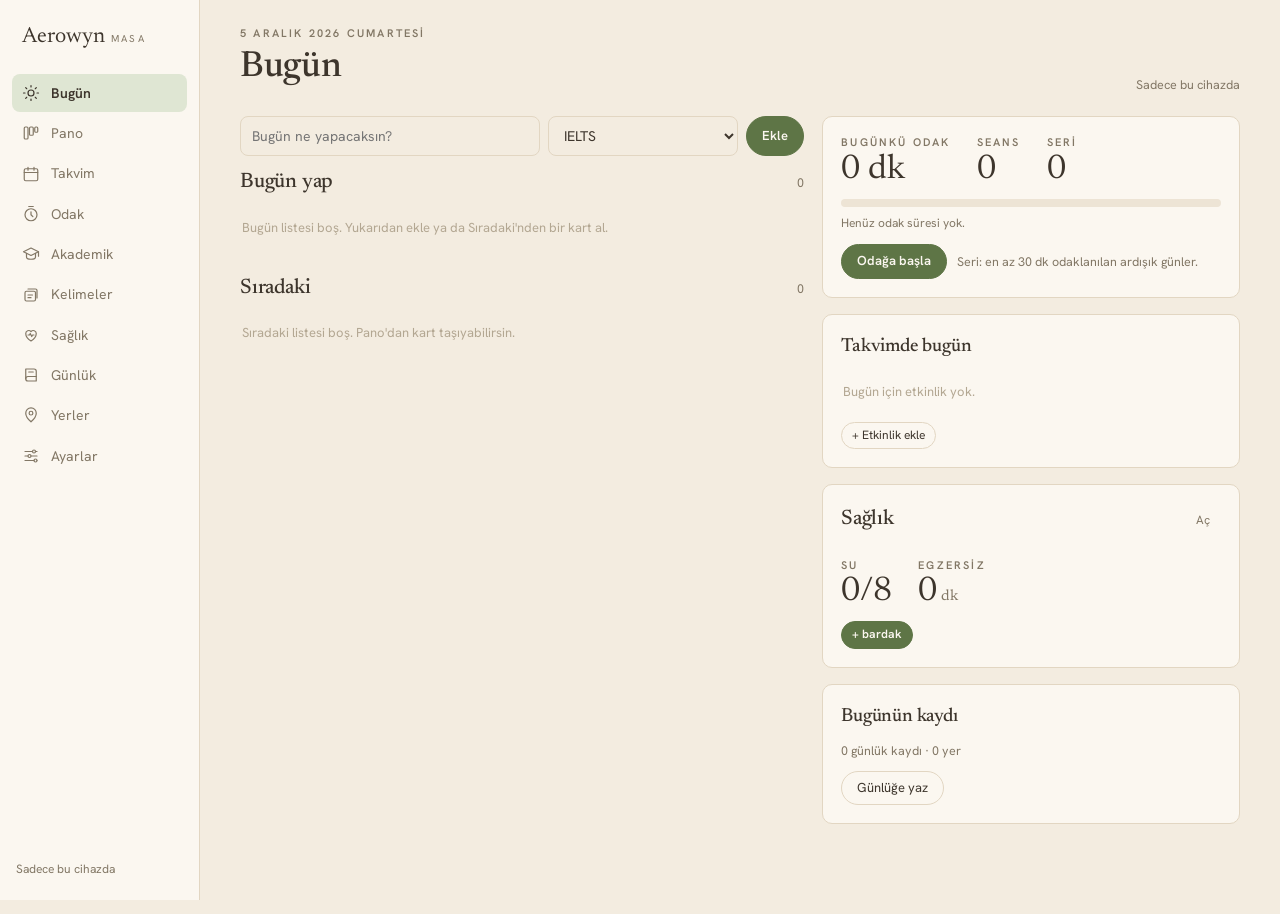
==== index.html @ 410a96f6 "Aerowyn Masasi ilk surum" ====
<!doctype html>
<html lang="tr">
<head>
<meta charset="utf-8">
<meta name="viewport" content="width=device-width,initial-scale=1,viewport-fit=cover">
<title>Aerowyn Masası</title>
<meta name="description" content="Nisa'nın çalışma masası: bugün listesi, pano, takvim, pomodoro, akademik çalışma, kelimeler, sağlık, günlük ve yerler.">
<meta name="theme-color" content="#F3ECE0" media="(prefers-color-scheme: light)">
<meta name="theme-color" content="#16130F" media="(prefers-color-scheme: dark)">
<meta name="apple-mobile-web-app-capable" content="yes">
<meta name="apple-mobile-web-app-title" content="Aerowyn">
<link rel="manifest" href="manifest.json">
<link rel="icon" href="icons/icon-192.png">
<link rel="apple-touch-icon" href="icons/apple-touch-icon.png">
<link rel="preconnect" href="https://fonts.googleapis.com">
<link rel="preconnect" href="https://fonts.gstatic.com" crossorigin>
<link rel="stylesheet" href="https://fonts.googleapis.com/css2?family=Newsreader:opsz,wght@6..72,300;6..72,400;6..72,500&family=Hanken+Grotesk:wght@400;500;600;700&display=swap">
<link rel="stylesheet" href="css/style.css">
<style>:root{padding-top:env(safe-area-inset-top,0px)}html,body{margin:0}</style>
</head>
<body>
<div id="app"></div>
<script src="js/core.js"></script>
<script src="js/i18n.js"></script>
<script src="js/store.js"></script>
<script src="js/views.js"></script>
<script src="js/pomo.js"></script>
<script src="js/journal.js"></script>
<script src="js/academic.js"></script>
<script src="js/health.js"></script>
<script src="js/words.js"></script>
<script src="js/events.js"></script>
</body>
</html>
---- css/style.css ----
:root{
  --bg:#F3ECE0; --surface:#FBF7F0; --sunk:#EDE4D5; --ink:#3D352C; --soft:#827765; --faint:#B3A792;
  --rule:#E2D6C2; --accent:#5E7546; --accent-ink:#FBF7F0; --accent-soft:#DFE6D3;
  --warn:#B4533E; --ok:#4E7A3F; --shadow:0 12px 32px rgba(61,53,44,.12);
  --f-display:"Newsreader",Georgia,"Yu Mincho","Hiragino Mincho ProN",serif;
  --f-ui:"Hanken Grotesk",-apple-system,BlinkMacSystemFont,"Segoe UI","Yu Gothic UI","Hiragino Sans",sans-serif;
  --r:10px;
}
@media (prefers-color-scheme:dark){:root:not([data-theme="light"]){
  color-scheme:dark;--bg:#16130F;--surface:#1F1B16;--sunk:#12100D;--ink:#EEE5D5;--soft:#A0957F;--faint:#6E6556;
  --rule:#332C24;--accent:#A2BC82;--accent-ink:#16130F;--accent-soft:#2A3223;--warn:#E08A74;--ok:#9CC486;--shadow:0 12px 32px rgba(0,0,0,.45);
}}
:root[data-theme="dark"]{
  color-scheme:dark;--bg:#16130F;--surface:#1F1B16;--sunk:#12100D;--ink:#EEE5D5;--soft:#A0957F;--faint:#6E6556;
  --rule:#332C24;--accent:#A2BC82;--accent-ink:#16130F;--accent-soft:#2A3223;--warn:#E08A74;--ok:#9CC486;--shadow:0 12px 32px rgba(0,0,0,.45);
}
*{box-sizing:border-box}
[hidden]{display:none!important}
html,body{height:100%}
body{background:var(--bg);color:var(--ink);font-family:var(--f-ui);font-size:14.5px;line-height:1.45;-webkit-tap-highlight-color:transparent}
button,input,select,textarea{font:inherit;color:inherit}
button{cursor:pointer}
:focus-visible{outline:2px solid var(--accent);outline-offset:2px}
h1,h2,h3{font-family:var(--f-display);font-weight:500;margin:0;text-wrap:balance;letter-spacing:-.01em}
.num{font-variant-numeric:tabular-nums}

/* ---------- shell ---------- */
#shell{display:grid;grid-template-columns:200px 1fr;min-height:100%}
#rail{position:sticky;top:env(safe-area-inset-top,0px);height:100vh;display:flex;flex-direction:column;gap:2px;padding:22px 12px;border-right:1px solid var(--rule);background:var(--surface)}
#brand{font-family:var(--f-display);font-size:22px;padding:0 10px 18px;display:flex;align-items:baseline;gap:6px}
#brand small{font-family:var(--f-ui);font-size:10px;letter-spacing:.22em;text-transform:uppercase;color:var(--soft)}
.nav{display:flex;align-items:center;gap:11px;padding:9px 10px;border-radius:8px;border:0;background:none;color:var(--soft);text-align:left;font-size:14px}
.nav svg{width:18px;height:18px;flex:none;stroke:currentColor;fill:none;stroke-width:1.6;stroke-linecap:round;stroke-linejoin:round}
.nav:hover{color:var(--ink);background:var(--sunk)}
.nav[aria-current="page"]{color:var(--ink);background:var(--accent-soft);font-weight:600}
.nav .pip{margin-left:auto;font-size:11px;color:var(--accent);font-variant-numeric:tabular-nums}
#railFoot{margin-top:auto;display:flex;flex-direction:column;gap:6px;padding:0 4px}
#main{min-width:0;padding:26px clamp(16px,3.2vw,40px) 90px}
.viewhead{display:flex;align-items:flex-end;justify-content:space-between;gap:16px;flex-wrap:wrap;margin-bottom:22px}
.viewhead h1{font-size:clamp(26px,3.2vw,36px)}
.eyebrow{font-size:11px;letter-spacing:.2em;text-transform:uppercase;color:var(--soft);font-weight:600}
.sub{color:var(--soft)}
#syncNote{font-size:12px;color:var(--soft)}
#syncNote.bad{color:var(--warn)}

@media (max-width:820px){
  #shell{grid-template-columns:1fr}
  #rail{position:fixed;z-index:30;left:0;right:0;bottom:0;top:auto;height:auto;flex-direction:row;justify-content:space-around;padding:6px 4px calc(6px + env(safe-area-inset-bottom,0px));border-right:0;border-top:1px solid var(--rule)}
  #brand,#railFoot{display:none}
  .nav{flex-direction:column;gap:3px;font-size:10.5px;padding:6px 4px;flex:1;justify-content:center}
  .nav .pip{display:none}
  #main{padding-top:18px;padding-bottom:110px}
}

/* ---------- common controls ---------- */
.btn{border:1px solid var(--rule);background:var(--surface);border-radius:999px;padding:7px 15px;font-size:13px;color:var(--ink);display:inline-flex;align-items:center;gap:7px;white-space:nowrap}
.btn:hover{border-color:var(--soft)}
.btn.primary{background:var(--accent);border-color:var(--accent);color:var(--accent-ink);font-weight:600}
.btn.primary:hover{opacity:.9}
.btn.ghost{background:none;border-color:transparent;color:var(--soft)}
.btn.ghost:hover{color:var(--ink);border-color:var(--rule)}
.btn.sm{padding:4px 10px;font-size:12px}
.btn.danger{color:var(--warn)}
.seg{display:inline-flex;border:1px solid var(--rule);border-radius:999px;padding:2px;background:var(--surface)}
.seg button{border:0;background:none;border-radius:999px;padding:5px 13px;font-size:12.5px;color:var(--soft)}
.seg button[aria-pressed="true"]{background:var(--ink);color:var(--bg)}
.field{display:flex;flex-direction:column;gap:5px}
.field>span{font-size:11px;letter-spacing:.14em;text-transform:uppercase;color:var(--soft);font-weight:600}
.in{width:100%;border:1px solid var(--rule);background:var(--bg);border-radius:8px;padding:9px 11px;font-size:14px;outline:none}
.in:focus{border-color:var(--accent)}
textarea.in{min-height:84px;resize:vertical}
.row{display:flex;gap:10px;flex-wrap:wrap;align-items:center}
.grow{flex:1 1 180px;min-width:0}
.panel{background:var(--surface);border:1px solid var(--rule);border-radius:var(--r);padding:18px}
.panel h2{font-size:19px;margin-bottom:12px}
.empty{color:var(--faint);font-size:13px;padding:10px 2px}
.muted{color:var(--soft);font-size:12.5px}

/* category chips */
.chip{--c:var(--soft);display:inline-flex;align-items:center;gap:6px;border-radius:999px;padding:2px 9px;font-size:11.5px;font-weight:600;line-height:1.6;
  color:color-mix(in srgb,var(--c) 82%,var(--ink));background:color-mix(in srgb,var(--c) 14%,transparent);border:1px solid color-mix(in srgb,var(--c) 26%,transparent);white-space:nowrap}
.chip .d{width:7px;height:7px;border-radius:50%;background:var(--c)}
button.chip{cursor:pointer}
button.chip[aria-pressed="false"]{opacity:.45;background:none}
.chips{display:flex;flex-wrap:wrap;gap:6px}

/* ---------- task cards ---------- */
.card{--c:var(--soft);position:relative;background:var(--surface);border:1px solid var(--rule);border-radius:9px;padding:10px 12px 10px 14px;display:flex;flex-direction:column;gap:6px}
.card::before{content:"";position:absolute;left:0;top:9px;bottom:9px;width:3px;border-radius:0 3px 3px 0;background:var(--c)}
.card .t{font-weight:600;font-size:14px;overflow-wrap:anywhere}
.card .meta{display:flex;flex-wrap:wrap;gap:6px;align-items:center;font-size:12px;color:var(--soft)}
.card.done .t{text-decoration:line-through;color:var(--soft)}
.card .acts{display:flex;gap:4px;flex-wrap:wrap}
.card[draggable="true"]{cursor:grab}
.card.dragging{opacity:.4}
.check{width:18px;height:18px;border-radius:5px;border:1.5px solid var(--faint);background:none;flex:none;display:grid;place-items:center;padding:0}
.check.on{background:var(--accent);border-color:var(--accent)}
.check.on::after{content:"";width:9px;height:5px;border:2px solid var(--accent-ink);border-top:0;border-right:0;transform:rotate(-45deg) translate(1px,-1px)}
.late{color:var(--warn);font-weight:600}

/* ---------- today ---------- */
.today{display:grid;grid-template-columns:minmax(0,1.35fr) minmax(0,1fr);gap:18px;align-items:start}
@media (max-width:1000px){.today{grid-template-columns:1fr}}
.listhead{display:flex;align-items:baseline;justify-content:space-between;gap:10px;margin:2px 0 10px}
.listhead h2{font-size:21px}
.tlist{display:flex;flex-direction:column;gap:8px}
.tline{display:flex;align-items:flex-start;gap:10px}
.tline .card{flex:1}
.quick{display:flex;gap:8px;margin-bottom:12px;flex-wrap:wrap}
.quick .in:first-child{flex:1 1 220px}
.quick select.in{width:auto;flex:0 1 190px}
.stat{display:flex;flex-direction:column;gap:2px}
.stat b{font-family:var(--f-display);font-weight:400;font-size:34px;line-height:1}
.stats{display:flex;gap:26px;flex-wrap:wrap}
.catbar{display:flex;height:8px;border-radius:4px;overflow:hidden;background:var(--sunk);margin:12px 0 8px}
.catbar i{display:block;height:100%}
.legend{display:flex;flex-wrap:wrap;gap:6px 14px;font-size:12px;color:var(--soft)}
.legend span{display:inline-flex;align-items:center;gap:6px}
.legend .d{width:8px;height:8px;border-radius:50%}
.evline{display:flex;gap:10px;align-items:baseline;padding:7px 0;border-bottom:1px dashed var(--rule);font-size:13.5px}
.evline:last-child{border-bottom:0}
.evline .tm{font-variant-numeric:tabular-nums;color:var(--soft);min-width:44px;font-size:12.5px}
.deadline{display:flex;gap:10px;align-items:baseline;font-size:13px;padding:5px 0}
.deadline .dd{font-variant-numeric:tabular-nums;font-weight:700;min-width:62px}

/* ---------- board ---------- */
.board{display:grid;grid-template-columns:repeat(4,minmax(220px,1fr));gap:14px;overflow-x:auto;padding-bottom:6px}
.col{background:var(--sunk);border-radius:12px;padding:12px;display:flex;flex-direction:column;gap:9px;min-height:200px;border:1.5px dashed transparent}
.col.over{border-color:var(--accent)}
.colhead{display:flex;justify-content:space-between;align-items:baseline;padding:0 2px 4px}
.colhead h3{font-size:17px}
.colhead .n{font-size:12px;color:var(--soft);font-variant-numeric:tabular-nums}
.colhint{font-size:11.5px;color:var(--soft);margin-top:-6px;padding:0 2px}
.addcard{border:1px dashed var(--rule);background:none;border-radius:9px;padding:8px;color:var(--soft);font-size:13px;text-align:left}
.addcard:hover{color:var(--ink);border-color:var(--soft)}
.filters{display:flex;gap:10px;flex-wrap:wrap;align-items:center;margin-bottom:14px}

/* ---------- calendar ---------- */
.calbar{display:flex;align-items:center;gap:10px;flex-wrap:wrap;margin-bottom:14px}
.calbar h2{font-size:24px;min-width:170px}
.calwrap{overflow-x:auto}
.cal{display:grid;grid-template-columns:repeat(7,minmax(96px,1fr));gap:6px;min-width:700px}
.cal .dow{font-size:11px;letter-spacing:.16em;text-transform:uppercase;color:var(--soft);text-align:center;padding:4px 0;font-weight:600}
.day{background:var(--surface);border:1px solid var(--rule);border-radius:10px;min-height:108px;padding:6px 7px 7px;display:flex;flex-direction:column;gap:4px;position:relative;cursor:pointer;text-align:left}
.day:hover{border-color:var(--soft)}
.day.out{opacity:.45}
.day.is-today{border-color:var(--accent);box-shadow:inset 0 0 0 1px var(--accent)}
.day .dn{display:flex;justify-content:space-between;align-items:center;font-size:12.5px;color:var(--soft);font-variant-numeric:tabular-nums}
.day .dn b{font-weight:600;color:var(--ink)}
.day .add{opacity:0;border:0;background:var(--sunk);border-radius:6px;width:22px;height:22px;line-height:1;color:var(--soft);font-size:15px}
.day:hover .add,.day:focus-within .add{opacity:1}
@media (hover:none){.day .add{opacity:1}}
.ev{--c:var(--soft);font-size:11.5px;line-height:1.3;border-radius:6px;padding:3px 6px;color:color-mix(in srgb,var(--c) 80%,var(--ink));background:color-mix(in srgb,var(--c) 15%,transparent);display:flex;gap:5px;justify-content:space-between;overflow:hidden;border:0;text-align:left;width:100%}
.ev span:first-child{overflow:hidden;text-overflow:ellipsis;white-space:nowrap}
.ev .tm{opacity:.8;font-variant-numeric:tabular-nums;flex:none}
.ev.done span:first-child{text-decoration:line-through;opacity:.7}
.more{font-size:11px;color:var(--soft);padding-left:4px}
.day .rec{display:flex;flex-direction:column;gap:3px;font-size:11.5px;color:var(--ink)}
.day .rec .ft{font-family:var(--f-display);font-size:19px;line-height:1.05}
.day .rec .ic{display:flex;gap:6px;color:var(--soft);font-size:11px}
.week{display:grid;grid-template-columns:repeat(7,minmax(120px,1fr));gap:8px;min-width:840px}
.week .day{min-height:320px}

/* ---------- focus ---------- */
#focusView{position:relative}
.focus{display:flex;flex-direction:column;align-items:center;text-align:center;padding:4vh 0 2vh}
.fphase{display:flex;gap:12px;align-items:center;font-size:12px;letter-spacing:.34em;text-transform:uppercase;color:var(--accent);font-weight:700}
.fphase .dot{width:7px;height:7px;border-radius:50%;background:var(--accent);opacity:.35}
.fphase .dot.live{opacity:1;animation:pulse 2s ease-in-out infinite}
@keyframes pulse{50%{opacity:.25}}
.ftime{font-family:var(--f-display);font-weight:300;font-size:clamp(84px,19vw,260px);line-height:.95;letter-spacing:-.03em;font-variant-numeric:tabular-nums;cursor:pointer;user-select:none;margin-top:1vh}
.track{position:relative;width:min(640px,86%);height:62px;margin-top:10px}
.track .line,.track .fill{position:absolute;left:0;bottom:14px;height:3px;border-radius:2px}
.track .line{width:100%;background:var(--rule)}
.track .fill{width:0;background:var(--accent);transition:width .9s linear}
.fox{position:absolute;bottom:5px;left:0;width:88px;height:60px;background-image:url(../icons/fox.png);background-size:800% 100%;background-repeat:no-repeat;background-position:0 0;transition:left .9s linear}
.fox.running{animation:gallop 1s steps(8) infinite}
@keyframes gallop{to{background-position:-704px 0}}
.fwhat{display:flex;gap:8px;flex-wrap:wrap;justify-content:center;align-items:center;margin-top:14px;width:min(640px,100%)}
.fwhat .in{max-width:340px;text-align:center;font-family:var(--f-display);font-size:19px;background:transparent;border-color:transparent;border-bottom:1px dashed var(--rule);border-radius:0}
.fbar{display:flex;gap:8px;flex-wrap:wrap;justify-content:center;margin-top:22px}
.fsum{display:flex;flex-wrap:wrap;justify-content:center;gap:8px 22px;margin-top:22px;font-size:13px;color:var(--soft)}
.fsum b{font-family:var(--f-display);font-weight:400;font-size:17px;color:var(--ink);margin-right:6px}
.fset{margin:18px auto 0;max-width:560px}
body.brk{--accent:#B7746C;--accent-soft:#F0DDD8}
@media (prefers-color-scheme:dark){:root:not([data-theme="light"]) body.brk{--accent:#DDA098;--accent-soft:#33231F}}
:root[data-theme="dark"] body.brk{--accent:#DDA098;--accent-soft:#33231F}
body.zen #rail{display:none}
body.zen #shell{grid-template-columns:1fr}
body.zen .viewhead{display:none}
body.zen .focus{min-height:calc(100vh - 60px);justify-content:center}
@media (prefers-reduced-motion:reduce){.fox.running{animation:none}.fphase .dot.live{animation:none}.track .fill,.fox{transition:none}}

/* ---------- journal ---------- */
.jgrid{display:grid;grid-template-columns:minmax(0,1.5fr) minmax(0,1fr);gap:18px;align-items:start}
@media (max-width:1000px){.jgrid{grid-template-columns:1fr}}
.daynav{display:flex;gap:8px;align-items:center;flex-wrap:wrap}
.strip{position:relative;height:30px;background:var(--sunk);border-radius:6px;margin:12px 0 4px;overflow:hidden}
.strip i{position:absolute;top:4px;bottom:4px;border-radius:3px;min-width:2px}
.strip-ax{display:flex;justify-content:space-between;font-size:10.5px;color:var(--faint);font-variant-numeric:tabular-nums}
.entry{border-top:1px solid var(--rule);padding:14px 0;display:flex;flex-direction:column;gap:6px}
.entry:first-child{border-top:0;padding-top:4px}
.entry .eh{display:flex;gap:8px;align-items:center;flex-wrap:wrap;font-size:12px;color:var(--soft)}
.entry h3{font-size:18px}
.entry p{margin:0;white-space:pre-wrap;overflow-wrap:anywhere;max-width:68ch}
.star{border:0;background:none;padding:0 2px;font-size:17px;line-height:1;color:var(--faint)}
.star.on{color:#C99A2E}
.photos{display:flex;gap:8px;flex-wrap:wrap}
.photos img{width:120px;height:90px;object-fit:cover;border-radius:7px;border:1px solid var(--rule);background:var(--sunk)}
.typechip{font-size:10.5px;letter-spacing:.14em;text-transform:uppercase;font-weight:700;color:var(--soft)}
.form{display:flex;flex-direction:column;gap:12px}
.formgrid{display:grid;grid-template-columns:repeat(auto-fit,minmax(160px,1fr));gap:12px}

/* ---------- places ---------- */
.map{width:100%;height:auto;display:block;background:var(--sunk);border-radius:10px;border:1px solid var(--rule)}
.map .route{fill:none;stroke-width:4;stroke-linecap:round;stroke-linejoin:round}
.map .pin{stroke:var(--surface);stroke-width:2}
.map text{font-family:var(--f-ui);font-size:12px;fill:var(--ink);font-weight:700}
.map .scale{stroke:var(--soft);stroke-width:1.5}
.map .scalet{font-size:13px;fill:var(--soft);font-weight:500}
.tl{display:flex;flex-direction:column;margin-top:12px}
.tl .v,.tl .m{display:grid;grid-template-columns:86px 1fr;gap:10px;padding:8px 0;font-size:13.5px}
.tl .v{border-top:1px solid var(--rule)}
.tl .m{color:var(--soft);font-size:12.5px;padding:3px 0}
.tl .tm{font-variant-numeric:tabular-nums;color:var(--soft);font-size:12.5px}
.tl .nm{font-weight:600;display:flex;gap:8px;align-items:center;flex-wrap:wrap}
.tl .no{display:inline-grid;place-items:center;width:20px;height:20px;border-radius:50%;background:var(--ink);color:var(--bg);font-size:11px;font-weight:700}
.tl a{color:var(--accent);font-size:12px}
.namebox{display:flex;gap:6px;margin-top:4px}
.namebox .in{padding:5px 8px;font-size:13px}
.drop{border:1.5px dashed var(--rule);border-radius:12px;padding:22px;text-align:center;color:var(--soft);display:flex;flex-direction:column;gap:10px;align-items:center}
.drop.over{border-color:var(--accent);color:var(--ink)}
.steps{margin:0;padding-left:20px;color:var(--soft);font-size:13px;display:flex;flex-direction:column;gap:4px;text-align:left}
.dlist{display:flex;flex-direction:column}
.dlist button{display:flex;justify-content:space-between;gap:10px;border:0;border-top:1px solid var(--rule);background:none;padding:9px 2px;text-align:left;font-size:13.5px}
.dlist button:hover{color:var(--accent)}

/* ---------- modal ---------- */
#modal{position:fixed;inset:0;z-index:60;background:rgba(30,25,20,.38);backdrop-filter:blur(3px);display:grid;place-items:center;padding:16px}
#modal .box{background:var(--surface);border:1px solid var(--rule);border-radius:16px;box-shadow:var(--shadow);width:min(480px,100%);max-height:calc(100vh - 32px);overflow:auto;padding:22px}
#modal .mh{text-align:center;margin-bottom:16px}
#modal .mh .eyebrow{display:block;margin-bottom:4px}
#modal .mh h2{font-size:20px}
#modal .mf{display:flex;justify-content:space-between;gap:8px;margin-top:18px;flex-wrap:wrap}
#toast{position:fixed;left:50%;transform:translateX(-50%);bottom:calc(84px + env(safe-area-inset-bottom,0px));z-index:70;background:var(--ink);color:var(--bg);padding:9px 16px;border-radius:999px;font-size:13px;box-shadow:var(--shadow)}
#report{position:fixed;inset:0;z-index:65;background:rgba(20,16,12,.72);display:flex;flex-direction:column;align-items:center;justify-content:center;gap:14px;padding:16px}
#report img{max-height:72vh;max-width:100%;border-radius:10px;box-shadow:0 20px 50px rgba(0,0,0,.4)}
#report .row{justify-content:center}
.settings{display:grid;grid-template-columns:repeat(auto-fit,minmax(300px,1fr));gap:18px;align-items:start}
.catrow{display:flex;gap:8px;align-items:center;padding:5px 0}
.catrow input[type=color]{width:34px;height:30px;border:1px solid var(--rule);border-radius:6px;padding:2px;background:var(--bg)}

@media (max-width:700px){
  .cal{min-width:0;gap:3px;grid-template-columns:repeat(7,minmax(0,1fr))}
  .cal .dow{letter-spacing:.04em;font-size:10px}
  .cal .day{min-height:64px;padding:4px;border-radius:7px}
  .cal .day .add,.cal .more,.cal .rec .ic{display:none}
  .cal .ev{height:6px;padding:0;border-radius:3px;background:var(--c)}
  .cal .ev span{display:none}
  .cal .day .rec .ft{font-size:12px}
  .week{grid-template-columns:1fr;min-width:0}
  .week .dow{display:none}
  .week .day{min-height:0}
  .calbar h2{min-width:0;font-size:21px}
}

/* ---------- academic ---------- */
.achead{display:flex;justify-content:space-between;gap:18px;align-items:center;flex-wrap:wrap;margin-bottom:14px}
.achead h2{font-size:clamp(22px,2.6vw,30px);margin:4px 0 4px}
.account{display:flex;flex-direction:column;align-items:flex-end;text-align:right}
.account b{font-family:var(--f-display);font-weight:300;font-size:clamp(56px,7vw,84px);line-height:.9;color:var(--accent)}
.account span{font-size:12px;letter-spacing:.14em;text-transform:uppercase;color:var(--soft);font-weight:600}
.acstats{display:grid;grid-template-columns:repeat(auto-fit,minmax(170px,1fr));gap:12px;margin-bottom:18px}
.acstats .stat{background:var(--surface);border:1px solid var(--rule);border-radius:var(--r);padding:14px 16px}
.acstats .stat b{font-size:28px}
.prog{height:6px;border-radius:3px;background:var(--sunk);overflow:hidden;display:flex;margin-top:8px}
.prog i{display:block;height:100%;background:var(--accent)}
.prog i.mid{background:color-mix(in srgb,var(--accent) 40%,transparent)}
.topics{display:flex;flex-direction:column}
.topic{display:grid;grid-template-columns:auto 1fr auto;gap:10px;align-items:center;padding:8px 0;border-top:1px solid var(--rule)}
.topic:first-child{border-top:0}
.topic .tt{display:flex;flex-direction:column;min-width:0;overflow-wrap:anywhere}
.topic.st-ready .tt>span:first-child{color:var(--soft)}
.topic .acts{display:flex;gap:2px;flex-wrap:wrap;justify-content:flex-end}
.stpill{border:1px solid var(--rule);background:var(--bg);border-radius:999px;font-size:11px;font-weight:700;letter-spacing:.06em;padding:3px 9px;min-width:92px;color:var(--soft)}
.st-doing .stpill{border-color:#C0833A;color:#A86D24;background:color-mix(in srgb,#C0833A 12%,transparent)}
.st-ready .stpill{border-color:var(--accent);color:var(--accent);background:var(--accent-soft)}
@media (max-width:560px){.topic{grid-template-columns:auto 1fr}.topic .acts{grid-column:1/-1;justify-content:flex-start}}
.qa{border-top:1px solid var(--rule);padding:8px 0}
.qa:first-of-type{border-top:0}
.qa summary{display:flex;gap:10px;align-items:baseline;cursor:pointer;list-style:none}
.qa summary::-webkit-details-marker{display:none}
.qa .qq{flex:1;font-weight:600;overflow-wrap:anywhere}
.qa form{margin-top:10px}
.rate{font-size:10.5px;font-weight:700;letter-spacing:.08em;text-transform:uppercase;border-radius:999px;padding:1px 8px;white-space:nowrap;background:var(--sunk);color:var(--soft)}
.rate.r-weak,.rate-b.r-weak{color:var(--warn);background:color-mix(in srgb,var(--warn) 13%,transparent)}
.rate.r-ok,.rate-b.r-ok{color:#A86D24;background:color-mix(in srgb,#C0833A 14%,transparent)}
.rate.r-good,.rate-b.r-good{color:var(--ok);background:color-mix(in srgb,var(--ok) 14%,transparent)}
.drill .dq{font-family:var(--f-display);font-size:21px;line-height:1.3;text-align:center;margin:6px 0 10px;text-wrap:balance}
.dtimer{font-family:var(--f-display);font-weight:300;font-size:40px;text-align:center;color:var(--soft)}
.dtimer.over{color:var(--warn)}
.dans{background:var(--bg);border:1px solid var(--rule);border-radius:8px;padding:12px;white-space:pre-wrap;margin:8px 0 12px;font-size:13.5px;overflow-wrap:anywhere}
.lnk{display:flex;justify-content:space-between;align-items:center;gap:8px;border-top:1px solid var(--rule);padding:6px 0;font-size:13.5px}
.lnk a{color:var(--accent);overflow-wrap:anywhere}
.okc{color:var(--ok);font-weight:600}
.modrow{display:flex;justify-content:space-between;align-items:center;padding:6px 0;border-top:1px solid var(--rule)}
.switch{width:40px;height:22px;border-radius:999px;border:1px solid var(--rule);background:var(--sunk);padding:2px;display:flex}
.switch i{width:16px;height:16px;border-radius:50%;background:var(--faint);transition:transform .15s}
.switch[aria-checked="true"]{background:var(--accent);border-color:var(--accent)}
.switch[aria-checked="true"] i{background:var(--accent-ink);transform:translateX(18px)}
@media (max-width:820px){.nav{font-size:9.5px;padding:6px 2px}}

.card .acts .cdel{margin-left:auto;color:var(--faint);font-size:17px;line-height:1;padding:3px 9px}
.card .acts .cdel.armed{font-size:12px;padding:5px 10px}
.card .acts .cdel:hover,.card .acts .cdel.armed{color:var(--warn);border-color:color-mix(in srgb,var(--warn) 40%,transparent)}
.card .acts .cdel.armed{font-weight:700}

/* ---------- health ---------- */
.hgrid{display:grid;grid-template-columns:repeat(auto-fit,minmax(min(340px,100%),1fr));gap:16px;align-items:start;margin-top:16px}
.hstrip{display:grid;grid-template-columns:repeat(7,minmax(0,1fr));gap:6px}
.hcell{border:1px solid var(--rule);background:var(--bg);border-radius:9px;padding:7px 6px;display:flex;flex-direction:column;gap:5px;align-items:stretch;text-align:left;min-width:0}
.hcell.sel{border-color:var(--accent);box-shadow:inset 0 0 0 1px var(--accent)}
.hcell .dw{font-size:11px;color:var(--soft);font-weight:600;white-space:nowrap;overflow:hidden;text-overflow:ellipsis}
.hcell.now .dw{color:var(--accent)}
.hbar{height:5px;border-radius:3px;background:var(--sunk);overflow:hidden}
.hbar i{display:block;height:100%;background:#4F8FBF}
.hs{font-size:11px;color:var(--soft);font-variant-numeric:tabular-nums}
.hs.full{color:var(--ok);font-weight:700}
.he{font-size:12px;color:var(--ink)}
.glasses{display:flex;flex-wrap:wrap;gap:6px}
.glass{border:0;background:none;padding:2px;width:34px;height:42px}
.glass svg{width:100%;height:100%}
.glass .gl{fill:none;stroke:var(--faint);stroke-width:1.5;stroke-linejoin:round}
.glass .wt{fill:transparent;transition:fill .2s}
.glass.on .gl{stroke:#4F8FBF}
.glass.on .wt{fill:#4F8FBF;opacity:.75}
.checks{display:flex;flex-direction:column}
.chk{display:flex;align-items:center;gap:10px;padding:7px 0;border-top:1px solid var(--rule)}
.chk:first-child{border-top:0}
.exrow{display:flex;align-items:center;gap:10px;padding:7px 0;border-top:1px solid var(--rule)}
.exrow .grow{flex:1 1 auto;min-width:0;overflow-wrap:anywhere}
.exrow:first-of-type{border-top:0}
.wchart{width:100%;height:auto;margin-top:12px}
.wchart .grid{stroke:var(--rule);stroke-width:1}
.wchart text{font-size:14px;fill:var(--soft);font-family:var(--f-ui)}
.wchart .ln{fill:none;stroke:var(--accent);stroke-width:2;stroke-linejoin:round}
.wchart .area{fill:color-mix(in srgb,var(--accent) 12%,transparent)}
.wchart .pt{fill:var(--accent)}
.wchart .end{fill:var(--accent);stroke:var(--surface);stroke-width:2}
@media (max-width:560px){.hcell .dw{font-size:10px}.hcell{padding:6px 4px}}

.hcell .dd2{font-family:var(--f-display);font-size:18px;line-height:1}
.hcell .dw{text-overflow:clip}

.photos img.missing{opacity:.35}

/* ---------- kelimeler ---------- */
body.words #main{padding:0}
#kkFrame{display:block;width:100%;height:100vh;height:100dvh;border:0;background:var(--bg)}
@media (max-width:820px){
  #kkFrame{height:calc(100dvh - 64px - env(safe-area-inset-bottom,0px))}
  #rail{overflow-x:auto;justify-content:flex-start;scrollbar-width:none}
  #rail::-webkit-scrollbar{display:none}
  .nav{flex:0 0 auto;min-width:62px}
}
label.btn{cursor:pointer}
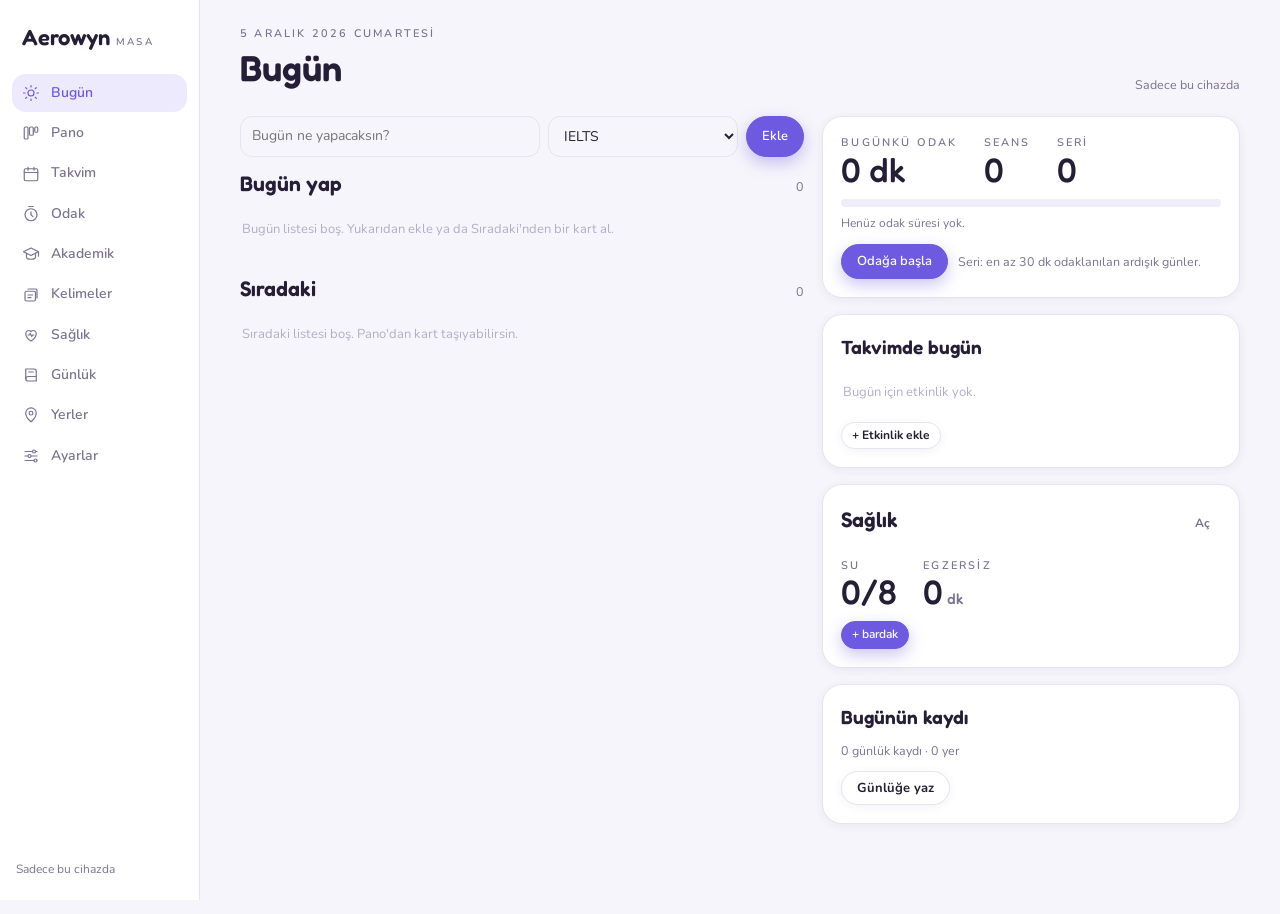
==== commit 51608b16: "Kelime Kutusu renkleri ve tasarimi" ====
--- a/index.html
+++ b/index.html
@@ -5,8 +5,8 @@
 <meta name="viewport" content="width=device-width,initial-scale=1,viewport-fit=cover">
 <title>Aerowyn Masası</title>
 <meta name="description" content="Nisa'nın çalışma masası: bugün listesi, pano, takvim, pomodoro, akademik çalışma, kelimeler, sağlık, günlük ve yerler.">
-<meta name="theme-color" content="#F3ECE0" media="(prefers-color-scheme: light)">
-<meta name="theme-color" content="#16130F" media="(prefers-color-scheme: dark)">
+<meta name="theme-color" content="#f6f5fb" media="(prefers-color-scheme: light)">
+<meta name="theme-color" content="#141221" media="(prefers-color-scheme: dark)">
 <meta name="apple-mobile-web-app-capable" content="yes">
 <meta name="apple-mobile-web-app-title" content="Aerowyn">
 <link rel="manifest" href="manifest.json">
@@ -14,7 +14,7 @@
 <link rel="apple-touch-icon" href="icons/apple-touch-icon.png">
 <link rel="preconnect" href="https://fonts.googleapis.com">
 <link rel="preconnect" href="https://fonts.gstatic.com" crossorigin>
-<link rel="stylesheet" href="https://fonts.googleapis.com/css2?family=Newsreader:opsz,wght@6..72,300;6..72,400;6..72,500&family=Hanken+Grotesk:wght@400;500;600;700&display=swap">
+<link rel="stylesheet" href="https://fonts.googleapis.com/css2?family=Fredoka:wght@400;500;600&family=Nunito:wght@400;600;700;800&family=Noto+Sans+JP:wght@400;500;700&display=swap">
 <link rel="stylesheet" href="css/style.css">
 <style>:root{padding-top:env(safe-area-inset-top,0px)}html,body{margin:0}</style>
 </head>
--- a/css/style.css
+++ b/css/style.css
@@ -364,3 +364,59 @@
   .nav{flex:0 0 auto;min-width:62px}
 }
 label.btn{cursor:pointer}
+
+/* ===================================================================
+   Kelime Kutusu görünümü: yumuşak lavanta zemin, beyaz kartlar,
+   mor vurgu, Fredoka başlıklar, Nunito metin, yuvarlak köşeler
+   =================================================================== */
+:root{
+  --bg:#f6f5fb; --surface:#ffffff; --sunk:#efedf8; --ink:#241f36; --soft:#7a7391; --faint:#b3adc8;
+  --rule:#e7e3f2; --accent:#6d5ae0; --accent-ink:#ffffff; --accent-soft:#eceafc; --accent-2:#ff9a76;
+  --warn:#e8617d; --ok:#2fb98a;
+  --shadow:0 10px 30px rgba(66,50,120,.14); --shadow-sm:0 2px 10px rgba(66,50,120,.07);
+  --f-display:"Fredoka","Nunito",system-ui,sans-serif;
+  --f-ui:"Nunito","Segoe UI",system-ui,"Noto Sans JP",sans-serif;
+  --r:20px;
+}
+@media (prefers-color-scheme:dark){:root:not([data-theme="light"]){
+  --bg:#141221; --surface:#1e1b2e; --sunk:#181528; --ink:#eceaf6; --soft:#a09ab8; --faint:#6c6588;
+  --rule:#302a47; --accent:#9a8bff; --accent-ink:#141221; --accent-soft:#2a2440; --accent-2:#ffac8c;
+  --warn:#ff7d97; --ok:#4fd3a5; --shadow:0 10px 30px rgba(0,0,0,.45); --shadow-sm:0 2px 10px rgba(0,0,0,.3);
+}}
+:root[data-theme="dark"]{
+  --bg:#141221; --surface:#1e1b2e; --sunk:#181528; --ink:#eceaf6; --soft:#a09ab8; --faint:#6c6588;
+  --rule:#302a47; --accent:#9a8bff; --accent-ink:#141221; --accent-soft:#2a2440; --accent-2:#ffac8c;
+  --warn:#ff7d97; --ok:#4fd3a5; --shadow:0 10px 30px rgba(0,0,0,.45); --shadow-sm:0 2px 10px rgba(0,0,0,.3);
+}
+body.brk{--accent:#ff9a76;--accent-soft:#ffeee7}
+@media (prefers-color-scheme:dark){:root:not([data-theme="light"]) body.brk{--accent:#ffac8c;--accent-soft:#3a2a26}}
+:root[data-theme="dark"] body.brk{--accent:#ffac8c;--accent-soft:#3a2a26}
+
+body{font-size:15px}
+h1,h2,h3{font-weight:600;letter-spacing:0}
+.viewhead h1{font-weight:600}
+.stat b,.account b,.day .rec .ft,.dd2,.ftime{font-weight:500}
+.ftime{font-weight:400;letter-spacing:-.01em}
+#rail{background:var(--surface);border-right:1px solid var(--rule)}
+#brand{font-weight:600}
+.nav{border-radius:14px;font-weight:600}
+.nav[aria-current="page"]{background:var(--accent-soft);color:var(--accent)}
+.panel,.acstats .stat,.card,.day,.hcell,.col{border-radius:var(--r);box-shadow:var(--shadow-sm)}
+.card{border-radius:16px}
+.day{border-radius:14px}
+.col{background:var(--sunk);box-shadow:none}
+.btn{box-shadow:var(--shadow-sm);font-weight:700}
+.btn.ghost{box-shadow:none}
+.btn.primary{box-shadow:0 6px 16px color-mix(in srgb,var(--accent) 35%,transparent)}
+.seg{box-shadow:var(--shadow-sm)}
+.seg button[aria-pressed="true"]{background:var(--accent);color:var(--accent-ink)}
+.in{border-radius:12px;background:var(--bg)}
+.chip{font-weight:700}
+.check{border-radius:7px}
+.glass.on .gl{stroke:var(--accent)}
+.glass.on .wt{fill:var(--accent)}
+.hbar i{background:var(--accent)}
+.track .line{height:4px}
+.track .fill{height:4px}
+#modal .box{border-radius:24px}
+#toast{font-weight:700}
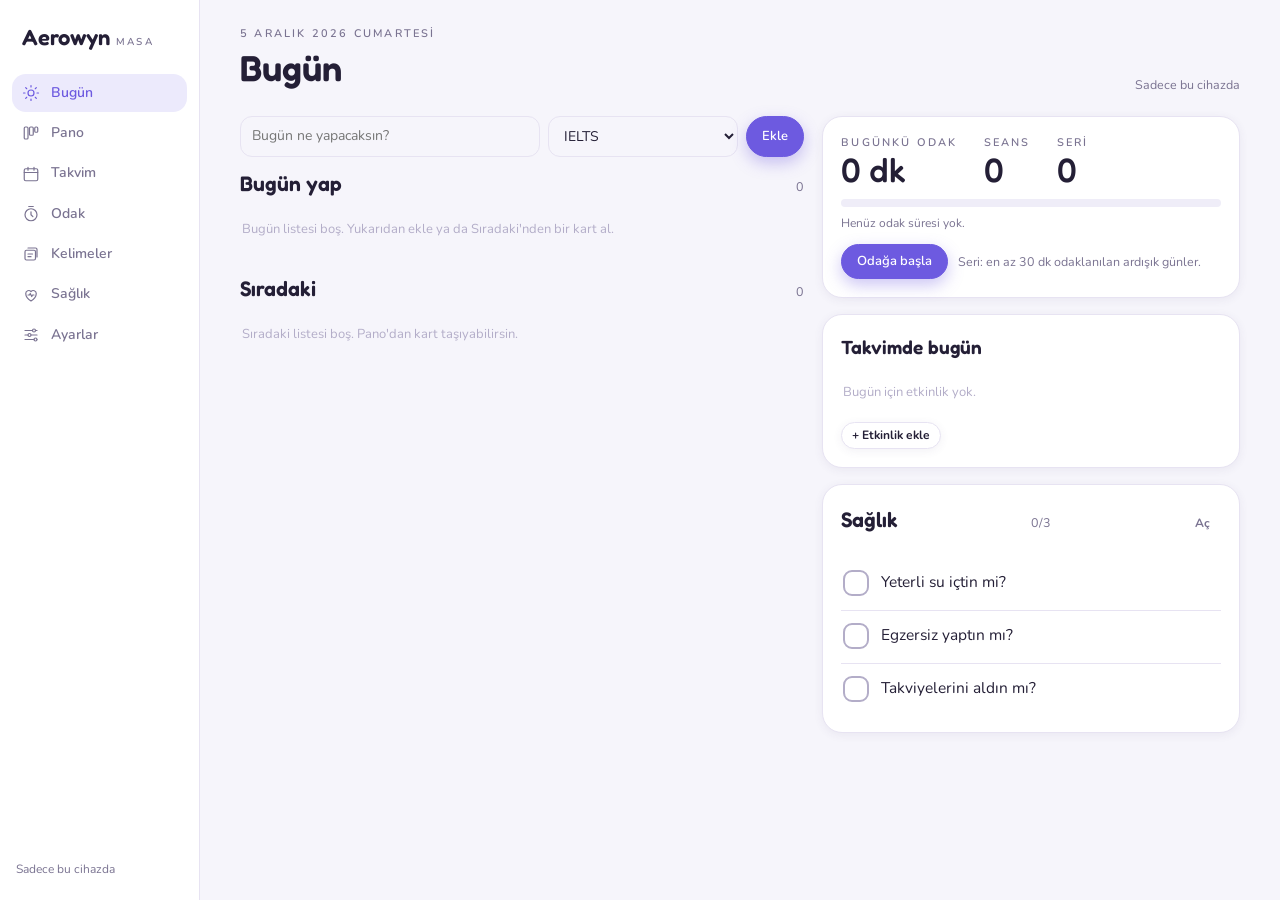
==== commit 1e9731b0: "Add files via upload" ====
--- a/index.html
+++ b/index.html
@@ -4,7 +4,7 @@
 <meta charset="utf-8">
 <meta name="viewport" content="width=device-width,initial-scale=1,viewport-fit=cover">
 <title>Aerowyn Masası</title>
-<meta name="description" content="Nisa'nın çalışma masası: bugün listesi, pano, takvim, pomodoro, akademik çalışma, kelimeler, sağlık, günlük ve yerler.">
+<meta name="description" content="Nisa'nın çalışma masası: bugün listesi, pano, takvim, pomodoro, kelimeler ve sağlık takibi.">
 <meta name="theme-color" content="#f6f5fb" media="(prefers-color-scheme: light)">
 <meta name="theme-color" content="#141221" media="(prefers-color-scheme: dark)">
 <meta name="apple-mobile-web-app-capable" content="yes">
@@ -25,8 +25,7 @@
 <script src="js/store.js"></script>
 <script src="js/views.js"></script>
 <script src="js/pomo.js"></script>
-<script src="js/journal.js"></script>
-<script src="js/academic.js"></script>
+<script src="js/settings.js"></script>
 <script src="js/health.js"></script>
 <script src="js/words.js"></script>
 <script src="js/events.js"></script>
--- a/css/style.css
+++ b/css/style.css
@@ -420,3 +420,47 @@
 .track .fill{height:4px}
 #modal .box{border-radius:24px}
 #toast{font-weight:700}
+
+/* ---------- pano: telefonda tek sütun ---------- */
+.colpick{display:none;gap:6px;margin-bottom:12px;background:var(--sunk);border-radius:999px;padding:4px}
+.colpick button{flex:1;border:0;background:none;border-radius:999px;padding:8px 4px;font-size:13px;font-weight:600;color:var(--soft);display:flex;align-items:center;justify-content:center;gap:5px}
+.colpick button[aria-pressed="true"]{background:var(--accent);color:var(--accent-ink)}
+.colpick .n{font-variant-numeric:tabular-nums;opacity:.75;font-weight:500}
+@media (max-width:820px){
+  .colpick{display:flex}
+  .board{grid-template-columns:1fr;overflow-x:visible}
+  .board[data-only] .col{display:none}
+  .board[data-only="later"] .col[data-col="later"],
+  .board[data-only="next"] .col[data-col="next"],
+  .board[data-only="today"] .col[data-col="today"],
+  .board[data-only="done"] .col[data-col="done"]{display:flex}
+  .board .col{min-height:auto}
+  .board .colhead h3{font-size:18px}
+  .card .acts{gap:8px}
+  .card .acts .btn{padding:9px 14px}
+}
+
+/* ---------- sağlık: üç soru ---------- */
+.qlist{display:flex;flex-direction:column;gap:2px}
+.qrow{display:flex;align-items:center;gap:12px;padding:12px 2px;border-top:1px solid var(--rule)}
+.qrow:first-child{border-top:0}
+.qrow .q{font-size:15.5px}
+.check.big{width:26px;height:26px;border-radius:9px;border-width:2px}
+.check.big.on::after{width:12px;height:6px;border-width:2.5px}
+.hcell .dots{display:flex;gap:3px}
+.hcell .dots i{flex:1;height:5px;border-radius:3px;background:var(--rule)}
+.hcell .dots i.on{background:var(--accent)}
+.hcell .he{font-size:11px;color:var(--soft)}
+
+/* ---------- sağlık: günlük takip haritası ---------- */
+.hgridmap{display:flex;flex-direction:column;gap:5px;margin-top:4px}
+.hgm-head,.hgm-row{display:grid;grid-template-columns:62px repeat(7,minmax(0,1fr));gap:5px;align-items:center}
+.hgm-head span{font-size:10.5px;color:var(--faint);text-align:center}
+.hgm-row .wk{font-size:11px;color:var(--soft);font-variant-numeric:tabular-nums}
+.hgm{aspect-ratio:1;border:1px solid var(--rule);border-radius:7px;background:var(--sunk);padding:0}
+.hgm.n1{background:color-mix(in srgb,var(--accent) 22%,var(--surface))}
+.hgm.n2{background:color-mix(in srgb,var(--accent) 50%,var(--surface))}
+.hgm.n3{background:var(--accent);border-color:var(--accent)}
+.hgm.future{opacity:.35}
+.hgm.sel{box-shadow:0 0 0 2px var(--ink)}
+@media (max-width:560px){.hgm-head,.hgm-row{grid-template-columns:48px repeat(7,minmax(0,1fr));gap:4px}.hgm{border-radius:6px}}
